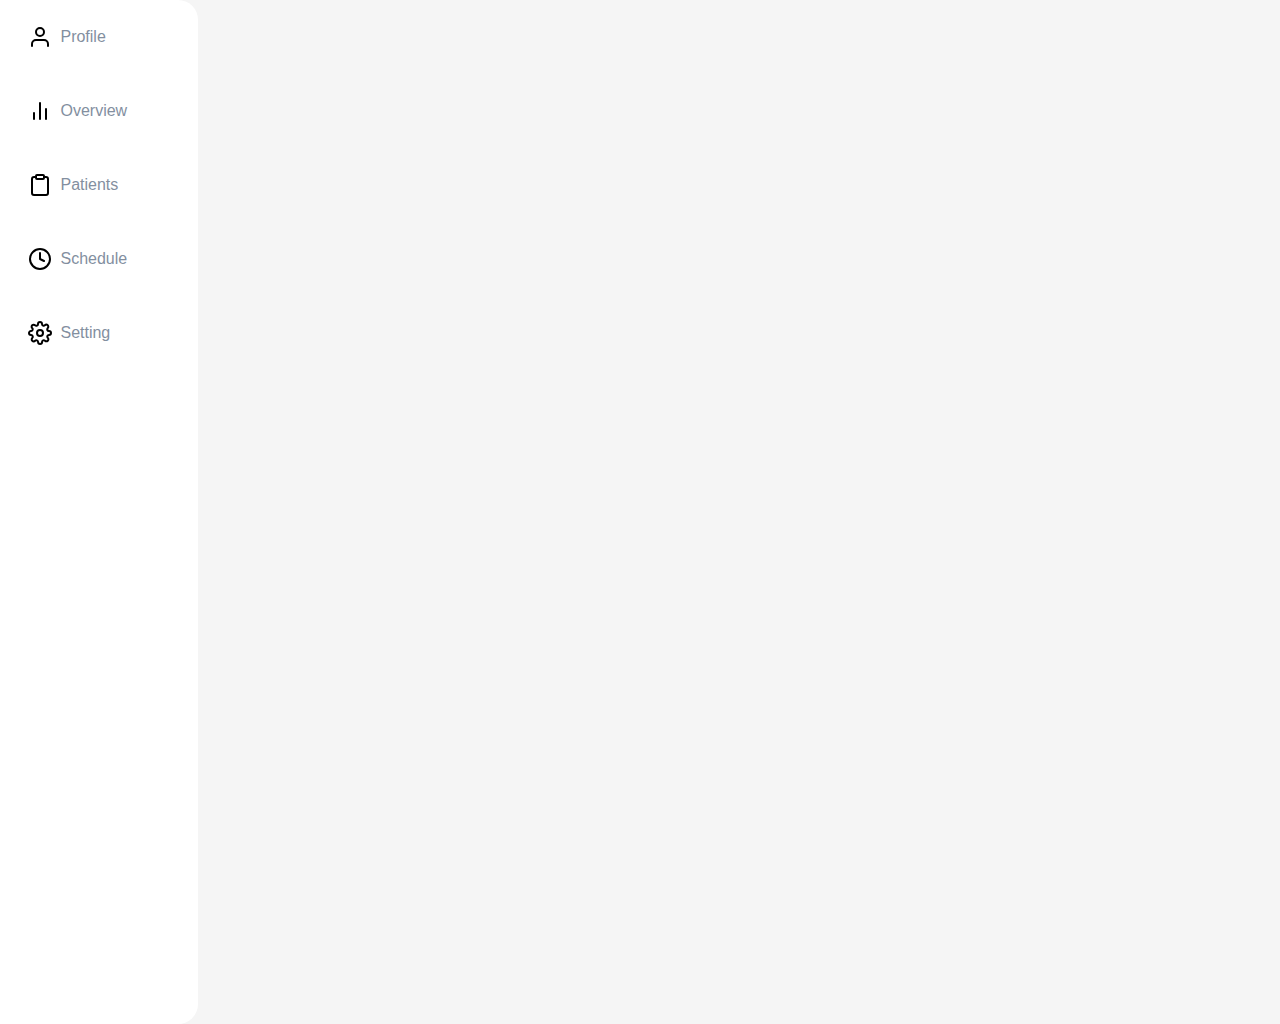
==== index.html @ c8c0ff3d "first commit" ====
<!DOCTYPE html>
<html lang="en">
<head>
    <meta charset="UTF-8">
    <meta http-equiv="X-UA-Compatible" content="IE=edge">
    <meta name="viewport" content="width=device-width, initial-scale=1.0">
    <link rel="stylesheet" href="style.css">
    <title>Document</title>
</head>
<body>
    <div class="global-container">
        <nav class="side-nav">
            <a href="#" class="bloc-link">
                <img src="svg/user.svg">
                <span class="nav-links">Profile</span>
            </a>
            <a href="#" class="bloc-link">
                <img src="svg/bar-chart-2.svg">
                <span class="nav-links">Overview</span>
            </a>
            <a href="#" class="bloc-link">
                <img src="svg/clipboard.svg">
                <span class="nav-links">Patients</span>
            </a>
            <a href="#" class="bloc-link">
                <img src="svg/clock.svg">
                <span class="nav-links">Schedule</span>
            </a>
            <a href="#" class="bloc-link">
                <img src="svg/setting.svg">
                <span class="nav-links">Setting</span>
            </a>
        </nav>
        <main>
            <h1>Welcome back Mr Stone !</h1>
            <div class="btns">
                <button>
                    <img src="svg/clock.svg">
                    <p>Today's appointments</p>
                </button>
                <button>
                    <img src="svg/plus.svg">
                    <p>Add patient</p>
                </button>
                <button>
                    <img src="svg/eye.svg">
                    <p>See patients</p>
                </button>
            </div>
            <h2>This week overview</h2>
        </main>
    </div>
    <script src="app.js"></script>
</body>
</html>
---- style.css ----
body {
    font-family: "poppins", sans-serif;
    background: #F5F5F5;
}

.global-container {
    display: grid;
    grid-template-columns: 200px 1fr;
}


.side-nav {
    position: absolute;
    width: 200px;
    height: 1024px; 
    left: -1.56px;
    top: 0px;
    background: #FFFFFF;
    border-radius: 0px 20px 20px 0px;

}

.bloc-link {
    display: flex;
    font-weight: 300;
    color: #838f9f;
    text-decoration: none;
    padding: 20px 30px;
    cursor: pointer;
}

.nav-links {
    padding: 8px;
}

.main {
    grid-column: 2;
    position: absolute;
}
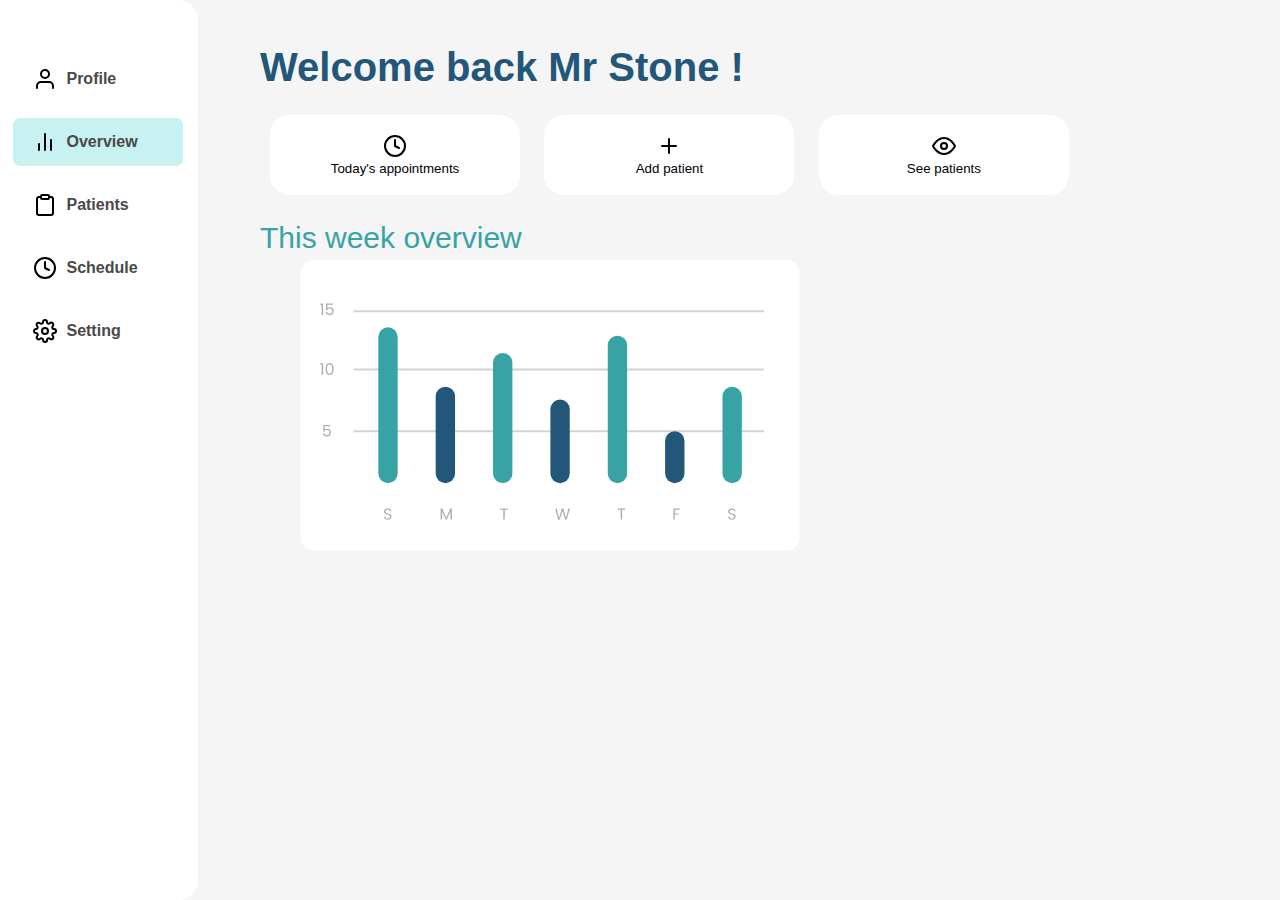
==== commit 65286fa2: "medgest" ====
--- a/index.html
+++ b/index.html
@@ -5,24 +5,24 @@
     <meta http-equiv="X-UA-Compatible" content="IE=edge">
     <meta name="viewport" content="width=device-width, initial-scale=1.0">
     <link rel="stylesheet" href="style.css">
-    <title>Document</title>
+    <title>Overview</title>
 </head>
 <body>
     <div class="global-container">
         <nav class="side-nav">
-            <a href="#" class="bloc-link">
+            <a href="./profile.html" class="bloc-link">
                 <img src="svg/user.svg">
                 <span class="nav-links">Profile</span>
             </a>
-            <a href="#" class="bloc-link">
+            <a href="#" class="bloc-link over">
                 <img src="svg/bar-chart-2.svg">
                 <span class="nav-links">Overview</span>
             </a>
-            <a href="#" class="bloc-link">
+            <a href="./Patients.html" class="bloc-link">
                 <img src="svg/clipboard.svg">
                 <span class="nav-links">Patients</span>
             </a>
-            <a href="#" class="bloc-link">
+            <a href="./Schedule.html" class="bloc-link">
                 <img src="svg/clock.svg">
                 <span class="nav-links">Schedule</span>
             </a>
@@ -31,24 +31,25 @@
                 <span class="nav-links">Setting</span>
             </a>
         </nav>
-        <main>
+        <div class="main">
             <h1>Welcome back Mr Stone !</h1>
             <div class="btns">
-                <button>
+                <button class="btn">
                     <img src="svg/clock.svg">
                     <p>Today's appointments</p>
                 </button>
-                <button>
+                <button class="btn">
                     <img src="svg/plus.svg">
                     <p>Add patient</p>
                 </button>
-                <button>
+                <button class="btn">
                     <img src="svg/eye.svg">
                     <p>See patients</p>
                 </button>
             </div>
             <h2>This week overview</h2>
-        </main>
+            <img src="svg/graph.svg" class="graph">
+        </div>
     </div>
     <script src="app.js"></script>
 </body>
--- a/style.css
+++ b/style.css
@@ -1,39 +1,823 @@
+* {
+    margin: 0;
+    padding: 0;
+    box-sizing: border-box;
+}
+
 body {
     font-family: "poppins", sans-serif;
     background: #F5F5F5;
 }
-
-.global-container {
+.global-container1{
+    display: flex;
+}
+
+
+.global-container, .global-container-schedule, .global-container-patient, .global-container-records{
     display: grid;
-    grid-template-columns: 200px 1fr;
-}
-
+    grid-template-columns: 250px 1fr;
+}
 
 .side-nav {
     position: absolute;
     width: 200px;
-    height: 1024px; 
+    height: 100%; 
     left: -1.56px;
     top: 0px;
     background: #FFFFFF;
     border-radius: 0px 20px 20px 0px;
-
+    padding-top:40px ;
 }
 
 .bloc-link {
     display: flex;
     font-weight: 300;
-    color: #838f9f;
+    color: #494949;
     text-decoration: none;
-    padding: 20px 30px;
+    padding: 5px 20px;
     cursor: pointer;
+    border-radius: 7px;
+    margin: 15px;
+}
+
+.bloc-link:hover {
+    background: #C8F1F2;
+    transition: 0.3s;
 }
 
 .nav-links {
-    padding: 8px;
-}
-
-.main {
+    padding: 9px;
+}
+
+.main , .main-schedule, .list, .main-records{
     grid-column: 2;
-    position: absolute;
+    
+}
+
+.main h1, .main-schedule h1, .titre-list{
+    top: 120px;
+    color: #22577A;
+    font-size: 40px;
+    font-weight: 700, bold;
+    top: 120px;
+    margin-left: 10px;
+    margin-bottom: 15px;
+    margin-top: 45px;
+}
+.btns{
+    margin: 10px;
+}
+
+
+.btn {
+    background: #FFFFFF;
+    border-radius: 20px;
+    border: none;
+    padding: 6px;
+    width: 250px;
+    height: 80px;
+    margin: 10px;
+    cursor: pointer;
+}
+.btn:hover{
+    background: #C8F1F2;
+    transition: 0.3s;
+}
+.main h2 {
+    font-size: 30px;
+    font-weight: 400;
+    line-height: 45px;
+    color: #38A3A5;
+    margin-left: 10px;
+    margin-top: 5px;
+}
+
+.btn-date {
+    
+    justify-content: center;
+    align-items: center;
+    background: #FFFFFF;
+    border-radius: 7px;
+    border: none;
+    width: 50px;
+    height: 50px;
+    color: #22577A;
+    font-size: 12px;
+    margin-top: 15px;
+    cursor: pointer;
+}
+
+span {
+    font-weight: 700;
+    line-height: 20px;
+}
+
+.table {
+    display: grid;
+    grid-template-columns: repeat(4, 1fr) ;
+    grid-column: 2;
+    margin-top: 7px;
+    margin-right: 100px;
+    background-color: #FFFFFF;
+    border-radius: 13px;
+    height: 40px;
+}
+
+.table-title {
+    display: box;
+    font-size: 16px;
+    padding: 10px 15px 20px;
+    padding-top: 5px;
+    justify-content: center;
+    align-items: center;
+    color: #22577A;
+    font-weight: 300;
+    font-size:15px;
+    line-height: 30px;
+}
+
+.table-results {
+    grid-column: 1/-1;
+}
+
+.table-item {
+    display: grid;
+    grid-template-columns: repeat(4, 1fr) ;
+    grid-column: 2;
+    margin-top: 4px;
+    margin-right: 100px;
+    margin-bottom: 3px;
+    align-items: center;
+    background-color: #FFFFFF;
+    border-radius: 13px;
+    height: 40px;
+    color: #494949;
+    font-size: 13px;
+    cursor: pointer;
+}
+
+.Patient, .Contact, .Apppoitment, .Status, .Age {
+    padding: 15px;
+    justify-content: center;
+    align-items: center;
+
+}
+
+ .s1, .s2 {
+    color: #57CC99;
+} 
+.s3, .s7 {
+    color: #FF6969;
+} 
+
+.s6, .s5 {
+    color: #494949;
+} 
+.titreG{
+    font-size: 23px;
+    margin-top: 60px;
+    margin-left: 130px;
+    display: flex;
+    align-items: center;
+}
+
+.titre1 {
+    color: #22577A;
+    font-weight: 400;
+}
+.logo {
+    width: 220px;
+    padding-left: 10px;
+
+}
+.slog {
+    margin-left: 130px;
+    color: #494949;
+    font-weight: 400;
+    font-size: 22px;
+    line-height: 48px;
+}
+.login {
+    margin-top: 40px;
+    margin-left: 130px;
+    display: grid;
+    grid-template-rows: 50px 50px 50px;
+    width: 300px;
+}
+.deco {
+    
+    
+}
+.graph{
+
+    width: 500px;
+    margin-left: 50px;
+}
+.login input {
+    background: #FFFFFF;
+    border-radius: 20px;
+    border: none;
+    margin-bottom: 10px;
+    padding-left: 13px;
+}
+.login input::placeholder{
+    color: #ACACAC;
+    font-size: 16px;
+}
+.ajouter {
+    margin-right: 100px;
+    width: 50px;
+    height: 30px;
+    background-color: #FFFFFF;
+    align-items: center;
+    justify-content: center;
+    display: flex;
+    border-radius: 10px;
+    font-size: 20px;
+    color: #57CC99;
+    cursor: pointer;
+}
+
+.main-records h1 {
+    top: 120px;
+    color: #38A3A5;
+    font-size: 30px;
+    font-weight: 700, bold;
+    top: 120px;
+    margin-left: 10px;
+    margin-bottom: 15px;
+    margin-top: 45px;
+}
+.info{
+    width: 300px;
+    height: 240px;
+    background-color: #FFFFFF;
+    border-radius: 13px;
+    padding-top: 10px;
+    align-items: center;
+    justify-content: center;
+
+}
+.info .nom {
+    padding-top: 10px;
+    align-items: center;
+    justify-content: center;
+    display: flex;
+    font-weight: 600;
+    
+}
+.info .ville {
+    align-items: center;
+    justify-content: center;
+    display: flex;
+}
+.ag {
+    padding-left: 50px;
+    padding-top: 25px;
+    font-size: 14px;
+}
+.blood {
+    position: absolute;
+    width: 51px;
+    height: 27px;
+    left: 450px;
+    top: 180px;
+    font-size: 14px;
+}
+
+.weight{
+    position: absolute;
+    width: 51px;
+    height: 27px;
+    left: 300px;
+    top: 250px;
+    font-size: 14px;
+}
+.height {
+    position: absolute;
+    width: 51px;
+    height: 27px;
+    left: 450px;
+    top: 250px;
+    font-size: 14px;
+}
+.i{
+    color: #57CC99;
+    font-weight: 400;
+}
+.stat {
+    position: absolute;
+    top: 93px;
+    left: 580px;
+    width: 600px;
+    height: 240px;
+    background-color: #FFFFFF;
+    border-radius: 13px;
+    padding-top: 10px;
+    align-items: center;
+    justify-content: center;
+}
+.stat h2 {
+    color: #38A3A5;
+    font-weight: 600;
+    font-size: 14;
+    padding-top: 20px;
+    padding-left: 50px;
+    padding-bottom: 5px;
+}
+.stat .date{
+    color: #ACACAC;
+    font-weight: 300;
+    font-size: 10px;
+    padding-left: 50px;
+}
+.stat .list {
+    display: flex;
+    padding-left: 50px;
+    padding-top: 45px;
+}
+.stat .list .glucose{
+    margin-left: 50px;
+    margin-right: 50px;
+}
+.pressure p{
+    color: #57CC99;
+    font-weight: 400;
+    font-size: 14px;
+    margin-top: 10px;
+}
+.glucose p{
+    color: #38A3A5;
+    font-weight: 400;
+    font-size: 14px;
+    margin-top: 10px;
+}
+.heart p{
+    font-weight: 400;
+    color: #5D5FEF;
+    font-size: 14px;
+    margin-top: 10px;
+}
+.list .res{
+    color: #494949;
+    font-size: 14px;
+}
+.past-appointments{
+    margin-top: 20px;
+    position: absolute;
+    width: 950px;
+    height: 200px;
+    background-color: #FFFFFF;
+    border-radius: 13px;
+    padding-top: 10px;
+    align-items: center;
+    justify-content: center;
+}
+.b {
+    display: flex;
+    padding-left: 50px;
+    margin-top: 20px;
+}
+.past{
+    padding-top: 15px;
+    padding-left: 50px;
+    font-size: 17px;
+    font-weight: 600;
+    color: #38A3A5;
+}
+.sch, .pat, .over, .prof{
+    background: #C8F1F2;
+}
+.b p{
+    margin-bottom: 20px;
+    margin-left: 20px;
+    margin-right: 120px;
+}
+.tt{
+    display: flex;
+    align-items: center;
+}
+.btn-dat{
+    background-color: #38A3A5;
+    color: #fff;
+}
+.modal h1{
+    color: #22577A;
+    font-weight: 600;
+    font-size: 20px;
+}
+.modal-container {
+    visibility: hidden;
+    position: fixed;
+    top: 0;
+    width: 100vw;
+    height: 100vh;
+    transition: visibility 0.4s;
+}
+.modal {
+    opacity: 0;
+    width: 95%;
+    max-width: 500px;
+    min-width: 300px;
+    height: 300px;
+    padding: 30px;
+    background: #fff;
+    position: absolute;
+    border-radius: 5px;
+    top: 40%;
+    left: 50%;
+    transform: translate(-50%, calc(-50% - 50px));
+    transition: opacity 0.4s ease-out,
+    transform 0.4s ease-out;
+}
+.modal-container.active .modal {
+    opacity: 1;
+    transform: translate(-50%, -50%);
+    transition: opacity 0.4s 0.2s ease-out
+    transform 0.4s 0.2s ease-out;
+}
+
+.close-modal{
+    padding: 8px 10px;
+    border: none;
+    border-radius: 5px;
+    font-size: 18px;
+    position: absolute;
+    top: 10px;
+    right: 10px;
+    color: #38A3A5;;
+    cursor: pointer;
+}
+.confirm-modal {
+    position: absolute;
+    color: #38A3A5;;
+    cursor: pointer;
+    border: 1px solid;
+    background-color: #FFFFFF;
+    padding: 7px 19px;
+    border-radius: 5px;
+    right: 62px;
+    top: 240px;
+}
+
+.modal-container.active {
+    /*display: block;*/ 
+    visibility: visible;
+}
+
+.overlay {
+    opacity: 0;
+    position: absolute;
+    width: 100%;
+    height: 100%;
+    background: #C4C4C4;
+    transition: opacity 0.4s 0.2s ease-out;
+}
+.modal-container.active .overlay {
+    opacity: 0.6;
+    transition: opacity 0.4s ease-out;
+}
+.modal-container.active .modal {
+    opacity: 1;
+    transform: translate(-50%, -50%);
+    transition: opacity 0.4s 0.2s ease-out
+    transform 0.4s 0.2s ease-out;
+}
+.form input{
+    margin: 17px;
+    border: 1px solid;
+    border-color: #38A3A5;
+    padding: 5px;
+    border-radius: 4px;
+}
+.form input::placeholder{
+    font-size: 12px;
+}
+.form #Patient {
+    margin-top: 30px;
+    width: 385px;
+}
+.prescription {
+    display: flex;
+    align-items: center;
+    border: none;
+    background-color: #FFFFFF;
+    margin-top: 10px;
+    margin-left: 20px;
+    cursor: pointer;
+    color: #494949;
+}
+.prescription img {
+    width: 20px;
+    padding-right: 5px;
+}
+
+.modal .li{
+    display: flex;
+}
+.li .d{
+    margin-left: 40px;
+    margin-right: 20px;
+    margin-top: 10px;
+    color: #38A3A5;
+}
+.modal .ligne{
+    border-bottom: 1px solid;
+    border-color: #494949;
+    height: 40px;
+    
+
+}
+
+.group-22 {
+    align-items: flex-start;
+    display: flex;
+    height: 212px;
+    left: 300px;
+    min-width: 423px;
+    position: absolute;
+    top: 40px;
+  }
+  
+  .flex-col-1 {
+    align-items: flex-start;
+    display: flex;
+    flex-direction: column;
+    margin-left: 55px;
+    min-height: 200px;
+    width: 192px;
+  }
+  
+  .flex-row-1 {
+    align-items: flex-start;
+    display: flex;
+    height: 26px;
+    margin-top: 11px;
+    min-width: 57px;
+  }
+  
+  .icon {
+    align-items: flex-start;
+    display: flex;
+    height: 24px;
+    padding: 0px 0;
+    width: 24px;
+  }
+  
+  .vector-11 {
+    height: 23px;
+    width: 24px;
+  }
+  
+  .text-1 {
+    align-self: flex-end;
+    color: #494949;
+    font-size: 16;
+    font-weight: 300;
+    letter-spacing: 0;
+    margin-left: 11px;
+    min-height: 24px;
+    min-width: 22px;
+  }
+  
+  .cardiologist {
+    color: #494949;
+    font-size: 18px;
+    font-weight: 300;
+    letter-spacing: 0;
+    margin-top: 2px;
+    min-height: 30px;
+  }
+  
+  .x204-patient {
+    letter-spacing: 0;
+    margin-top: 10px;
+    min-height: 40px;
+    width: 46px;
+  }
+  
+  .span1 {
+    
+    color: #494949;
+    font-size: 11.9px;
+    font-weight: 300;
+  }
+  
+  .dr-mahmoudi-anis {
+    color: #22577A;
+    font-family: var(--font-family-poppins);
+    font-size: 24px;
+    font-weight: 600;
+    letter-spacing: 0;
+    min-height: 72px;
+  }
+  
+  .doc {
+    align-self: center;
+    height: 211px;
+    margin-top: 0.47px;
+    object-fit: cover;
+    border-radius: 35px;
+    width: 168px;
+  }
+  .poppins-semi-bold-gravel-23-8px{
+    font-weight: 600;
+    font-size: 24px;
+    color: #494949;
+  }
+  .title {
+    color: #38A3A5;
+    font-size: 30px;
+    left: 300px;
+    letter-spacing: 0;
+    position: absolute;
+    top: 260px;
+  }
+  .group-21 {
+    align-items: flex-start;
+    display: flex;
+    flex-direction: column;
+    left: 300px;
+    min-height: 345px;
+    position: absolute;
+    top: 360px;
+    width: 397px;
+  }
+  
+  .overlap-group6 {
+    align-items: flex-start;
+    justify-content: flex-start;
+    background-color: #FFFFFF;
+    border-radius: 15px;
+    display: flex;
+    flex-direction: column;
+    margin-top: 15px;
+    min-height: 105px;
+    padding: 8.2px 16.5px;
+    width: 383px;
+  }
+  
+  .awards {
+    letter-spacing: 0;
+    margin-left: 0.38px;
+    min-height: 24px;
+    color: #22577A;
+    font-size: 17px;
+  }
+  
+  .surname {
+    letter-spacing: 0;
+    min-height: 21px;
+    color: #ACACAC;
+    font-size: 15px;
+  }
+  
+  .overlap-group7 {
+    align-items: flex-start;
+    justify-content: flex-start;
+    background-color: #FFFFFF;
+    border-radius: 15px;
+    display: flex;
+    flex-direction: column;
+    margin-top: 15px;
+    min-height: 105px;
+    padding: 8.2px 16.5px;
+    width: 383px;
+  }
+  
+  .education {
+    letter-spacing: 0;
+    min-height: 21px;
+    color: #ACACAC;
+    font-size: 15px;
+  }
+  
+  .cardiology-medicine {
+    letter-spacing: 0;
+    margin-left: 0.38px;
+    min-height: 24px;
+    color: #22577A;
+    font-size: 17px;
+  }
+  
+  .overlap-group5 {
+    align-items:flex-start ;
+    justify-content: center;
+    background-color:#FFFFFF;
+    border-radius: 15px;
+    display: flex;
+    flex-direction: column;
+    min-height: 105px;
+    padding:  8.2px 16.5px;
+    width: 383px;
+  }
+  
+  .name {
+    color: #494949;
+    font-size: 13px;
+    font-weight: 400;
+    letter-spacing: 0;
+    min-height: 18px;
+
+  }
+  
+  .ziania-university-of-medicine {
+    letter-spacing: 0;
+    min-height: 24px;
+    color: #22577A;
+    font-size: 17px;
+  }
+  
+  .medical-school {
+    letter-spacing: 0;
+    min-height: 21px;
+    color: #ACACAC;
+    font-size: 15px;
+  }
+  .group-19 {
+    align-items: flex-start;
+    display: flex;
+    flex-direction: column;
+    left: 854px;
+    min-height: 222px;
+    position: absolute;
+    top: 40px;
+    width: 473px;
+  }
+  
+  .contacts {
+    letter-spacing: 0;
+    min-height: 54px;
+    font-weight: 700;
+    color: #38A3A5;
+    font-size: 30px;
+  
+  }
+  
+  .overlap-group4 {
+    background-color: #FFFFFF;
+    align-items: flex-start;
+    justify-content: center;
+    border-radius: 15px;
+    min-height: 45px;
+    margin-top: 0px;
+    padding:  8.2px 16.5px;
+    min-width: 340px;
+  }
+  
+  .jm_mahmoudiesidz {
+    color: var(--grey);
+    font-weight: 400;
+    align-items: flex-start;
+    justify-content: flex-start;
+    
+    color: #494949;
+  }
+  
+  .e-mail {
+    
+    letter-spacing: 0;
+    
+    color: #ACACAC;
+  }
+  
+  .phone-container {
+    background-color: #FFFFFF;
+    align-items: flex-start;
+    justify-content: center;
+    border-radius: 15px;
+    min-height: 45px;
+    margin-top: 12px;
+    padding:  8.2px 16.5px;
+    min-width: 340px;
+  }
+  
+  .phone-1 {
+    
+    letter-spacing: 0;
+    color: #ACACAC;
+  }
+  
+  .phone {
+    letter-spacing: 0;
+    color: #494949;
+  }
+  .title1 {
+    color: #38A3A5;
+    font-size: 30px;
+    left: 854px;
+    letter-spacing: 0;
+    position: absolute;
+    top: 260px;
+  }
+  .chart{
+    position: absolute;
+    top:360px;
+    left:854px ;
+  }
+
+.log{
+    padding: 20px;
+    text-decoration: none;
+    
 }